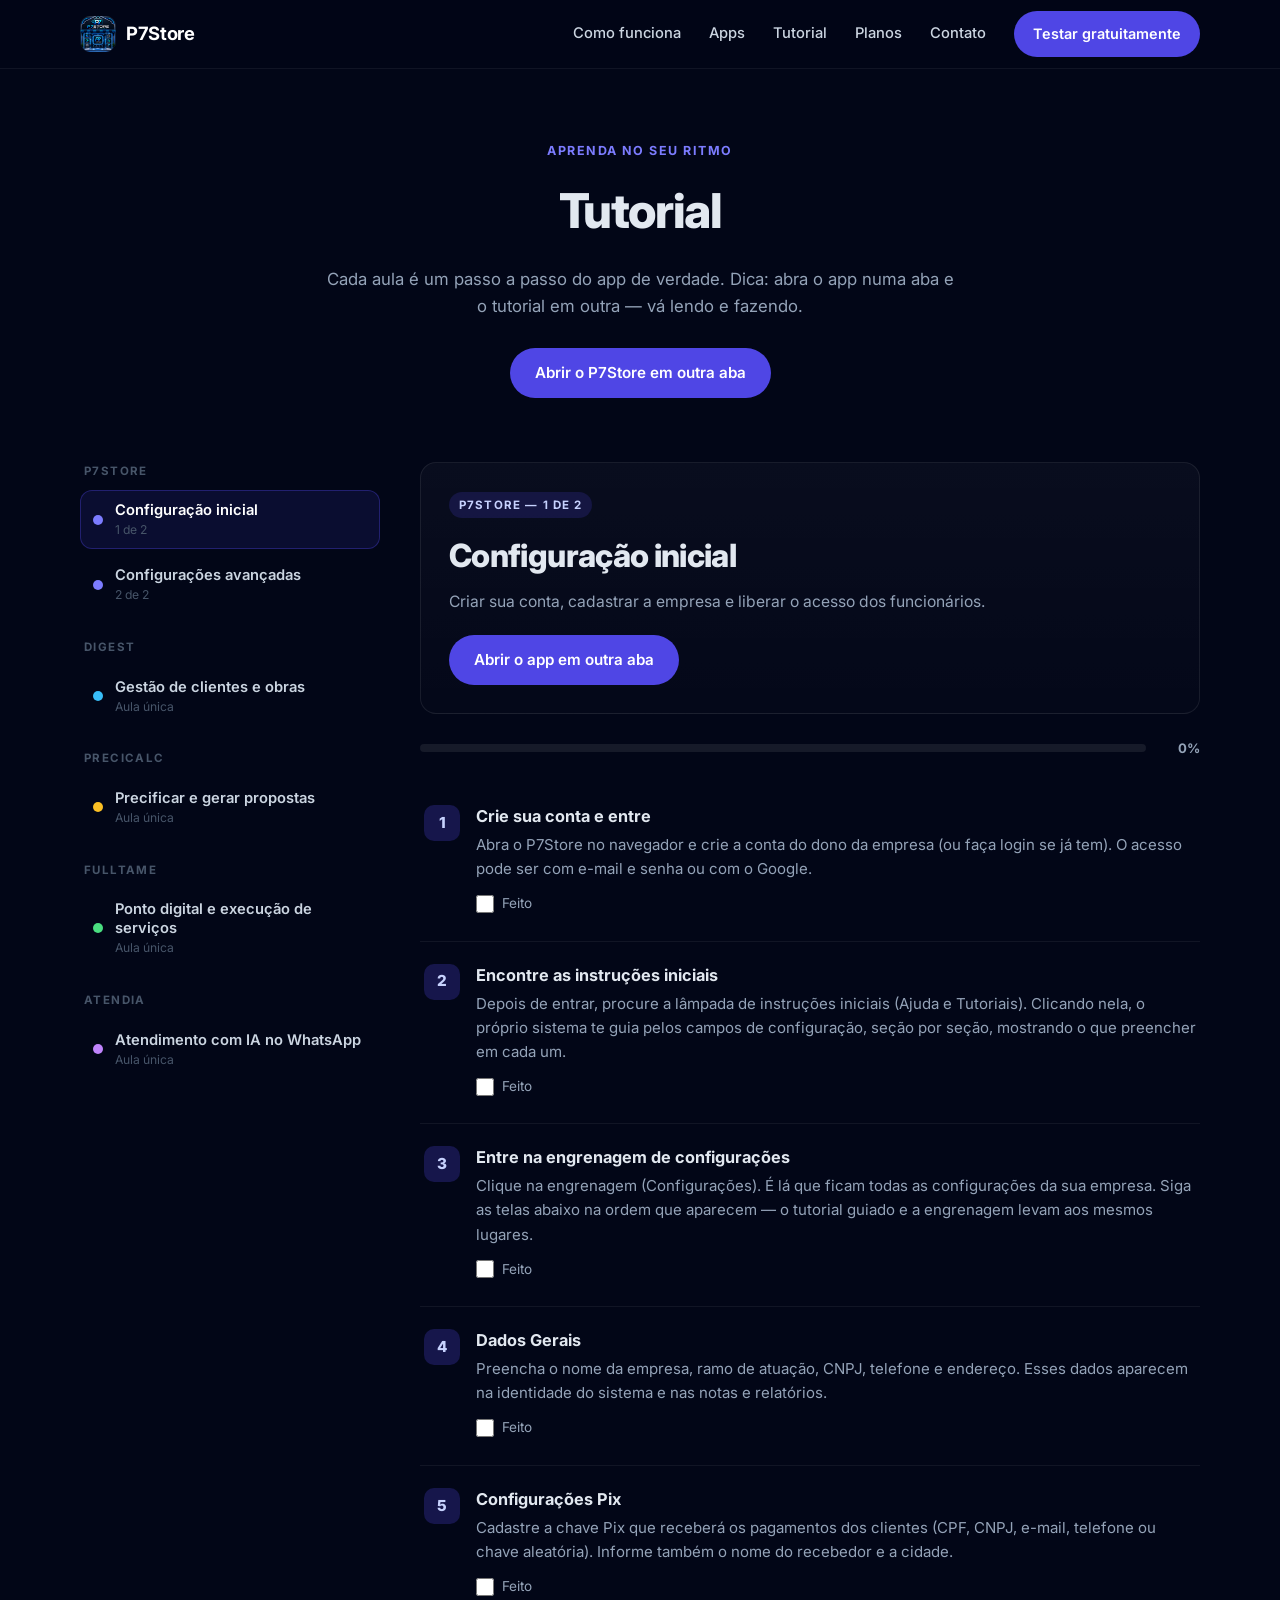
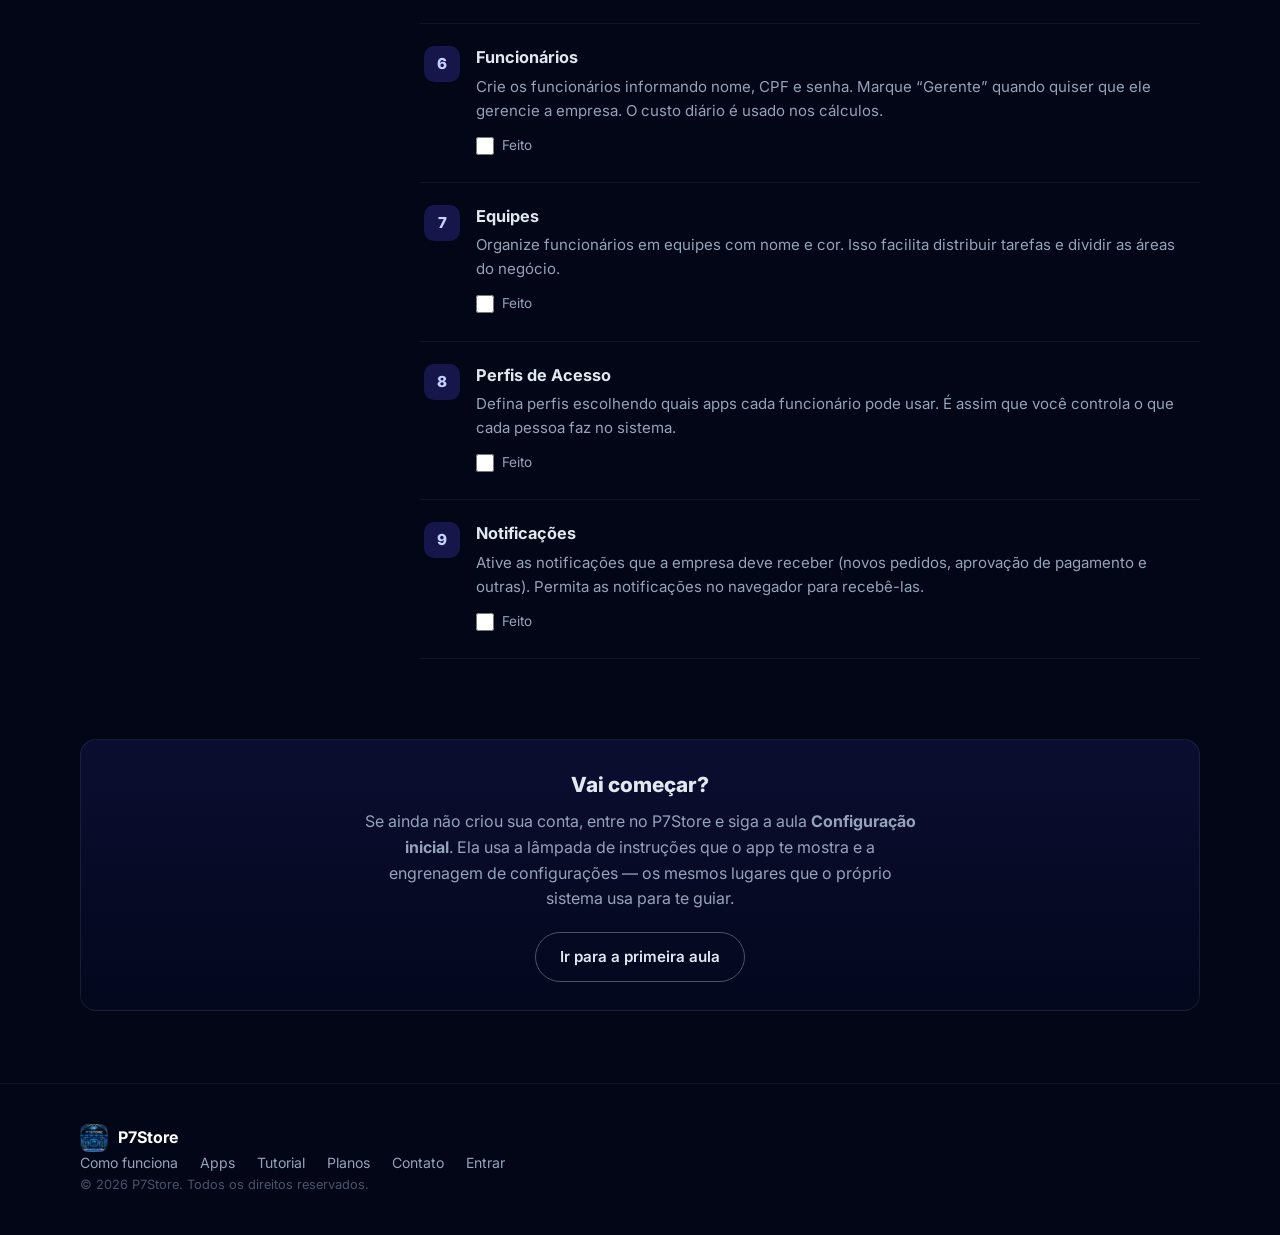
==== tutorial.html @ 72c75fc0 "Add Tutorial page with step-by-step lessons for all apps" ====
<!DOCTYPE html>
<html lang="pt-BR">
<head>
  <meta charset="UTF-8" />
  <meta name="viewport" content="width=device-width, initial-scale=1.0" />
  <title>Tutorial — P7Store</title>
  <meta name="description" content="Aprenda passo a passo a configurar o P7Store e usar o Digest, o PreciCalc, o FullTame e o AtendIA — cada aula no seu ritmo, com o app aberto ao lado." />
  <meta name="theme-color" content="#0f172a" />
  <meta property="og:title" content="Tutorial — P7Store" />
  <meta property="og:description" content="Passo a passo para configurar o P7Store e dominar o Digest, o PreciCalc, o FullTame e o AtendIA." />
  <meta property="og:type" content="website" />
  <link rel="icon" type="image/svg+xml" href="assets/favicon.svg" />
  <link rel="stylesheet" href="styles.css" />
  <link rel="preconnect" href="https://fonts.googleapis.com" />
  <link rel="preconnect" href="https://fonts.gstatic.com" crossorigin />
  <link href="https://fonts.googleapis.com/css2?family=Inter:wght@400;600;700;800&display=swap" rel="stylesheet" />
</head>
<body class="tutorial-body">
  <header class="nav">
    <div class="container nav__inner">
      <a class="brand" href="index.html">
        <img src="assets/logo.png" alt="P7Store" class="brand__logo" />
        <span class="brand__name">P7Store</span>
      </a>
      <button class="nav__toggle" aria-label="Abrir menu" aria-expanded="false" aria-controls="nav-menu" id="nav-toggle">
        <span></span><span></span><span></span>
      </button>
      <nav id="nav-menu" class="nav__menu" aria-label="Menu principal">
        <a href="index.html#sobre">Como funciona</a>
        <a href="index.html#apps">Apps</a>
        <a href="tutorial.html">Tutorial</a>
        <a href="index.html#planos">Planos</a>
        <a href="index.html#contato">Contato</a>
        <a class="btn btn--primary btn--sm" href="https://p7store.vercel.app/auth">Testar gratuitamente</a>
      </nav>
    </div>
  </header>

  <main>
    <section class="container tutorial-hero">
      <p class="tutorial-hero__eyebrow">Aprenda no seu ritmo</p>
      <h1>Tutorial</h1>
      <p class="tutorial-hero__lead">
        Cada aula é um passo a passo do app de verdade. Dica: abra o app numa aba
        e o tutorial em outra — vá lendo e fazendo.
      </p>
      <p class="tutorial-hero__cta">
        <a class="btn btn--primary" href="https://p7store.vercel.app/auth" target="_blank" rel="noopener">Abrir o P7Store em outra aba</a>
      </p>
    </section>

    <section class="container tutorial-app">
      <div class="tutorial-app__layout">
        <aside class="tutorial-app__sidebar">
          <div class="tutorial-app__groups" id="tutorial-groups"></div>
        </aside>
        <article class="tutorial-app__content" id="tutorial-content"></article>
      </div>
    </section>

    <section class="container tutorial-tip">
      <div class="tutorial-tip__card">
        <h2>Vai começar?</h2>
        <p>
          Se ainda não criou sua conta, entre no P7Store e siga a aula
          <strong>Configuração inicial</strong>. Ela usa a lâmpada de instruções que o
          app te mostra e a engrenagem de configurações — os mesmos lugares que o
          próprio sistema usa para te guiar.
        </p>
        <a class="btn btn--outline" href="tutorial.html#p7store-basico">Ir para a primeira aula</a>
      </div>
    </section>
  </main>

  <footer class="footer">
    <div class="container">
      <div class="footer__brand">
        <img src="assets/logo.png" alt="P7Store" class="footer__logo" />
        <span>P7Store</span>
      </div>
      <nav class="footer__nav" aria-label="Rodapé">
        <a href="index.html#sobre">Como funciona</a>
        <a href="index.html#apps">Apps</a>
        <a href="tutorial.html">Tutorial</a>
        <a href="index.html#planos">Planos</a>
        <a href="index.html#contato">Contato</a>
        <a href="https://p7store.vercel.app/auth">Entrar</a>
      </nav>
      <p class="footer__note">© <span id="year">2026</span> P7Store. Todos os direitos reservados.</p>
    </div>
  </footer>

  <script src="tutorials.js"></script>
  <script src="tutorial.js"></script>
</body>
</html>
---- styles.css ----
:root {
  --primary: #4f46e5;
  --primary-dark: #4338ca;
  --primary-soft: #7c7cff;
  --slate-950: #020617;
  --slate-900: #0f172a;
  --slate-800: #1e293b;
  --slate-700: #334155;
  --slate-600: #475569;
  --slate-400: #94a3b8;
  --slate-300: #cbd5e1;
  --slate-200: #e2e8f0;
  --slate-100: #f1f5f9;
  --white: #ffffff;
  --radius: 16px;
  --shadow: 0 20px 50px -20px rgba(2, 6, 23, 0.5);
  --shadow-sm: 0 8px 24px -12px rgba(2, 6, 23, 0.4);
  --transition: 180ms ease;
}

* {
  box-sizing: border-box;
  margin: 0;
  padding: 0;
}

html {
  scroll-behavior: smooth;
}

body {
  font-family: "Inter", system-ui, -apple-system, "Segoe UI", sans-serif;
  background: var(--slate-950);
  color: var(--slate-200);
  line-height: 1.6;
  -webkit-font-smoothing: antialiased;
}

.container {
  width: min(1120px, 92%);
  margin-inline: auto;
}

.container--narrow {
  width: min(680px, 92%);
}

img {
  max-width: 100%;
  display: block;
}

a {
  color: inherit;
  text-decoration: none;
}

.skip-link {
  position: absolute;
  left: -999px;
  top: 0;
  background: var(--primary);
  color: var(--white);
  padding: 10px 16px;
  z-index: 100;
  border-radius: 0 0 8px 0;
}

.skip-link:focus {
  left: 0;
}

/* ---------- Botões ---------- */
.btn {
  display: inline-flex;
  align-items: center;
  justify-content: center;
  gap: 8px;
  font-weight: 600;
  font-size: 0.95rem;
  padding: 12px 24px;
  border-radius: 999px;
  border: 1px solid transparent;
  cursor: pointer;
  transition: background var(--transition), color var(--transition), border-color var(--transition), transform var(--transition);
}

.btn:active {
  transform: scale(0.98);
}

.btn--primary {
  background: var(--primary);
  color: var(--white);
}

.btn--primary:hover {
  background: var(--primary-dark);
}

.btn--outline {
  background: transparent;
  color: var(--slate-200);
  border-color: var(--slate-600);
}

.btn--outline:hover {
  border-color: var(--primary);
  color: var(--white);
}

.btn--ghost {
  background: transparent;
  color: var(--slate-300);
  border-color: rgba(255, 255, 255, 0.15);
}

.btn--ghost:hover {
  border-color: var(--slate-400);
  color: var(--white);
}

.btn--sm {
  padding: 10px 18px;
  font-size: 0.9rem;
}

.btn--lg {
  padding: 14px 30px;
  font-size: 1rem;
}

/* ---------- Header ---------- */
.nav {
  position: sticky;
  top: 0;
  z-index: 50;
  background: rgba(2, 6, 23, 0.85);
  backdrop-filter: blur(12px);
  -webkit-backdrop-filter: blur(12px);
  border-bottom: 1px solid rgba(255, 255, 255, 0.06);
}

.nav__inner {
  display: flex;
  align-items: center;
  justify-content: space-between;
  height: 68px;
}

.brand {
  display: flex;
  align-items: center;
  gap: 10px;
}

.brand__logo {
  width: 36px;
  height: 36px;
  border-radius: 10px;
}

.brand__name {
  font-weight: 700;
  font-size: 1.15rem;
  color: var(--white);
  letter-spacing: -0.02em;
}

.nav__menu {
  display: flex;
  align-items: center;
  gap: 28px;
}

.nav__menu a:not(.btn) {
  font-size: 0.92rem;
  font-weight: 500;
  color: var(--slate-300);
  transition: color var(--transition);
}

.nav__menu a:not(.btn):hover {
  color: var(--white);
}

.nav__toggle {
  display: none;
  flex-direction: column;
  gap: 5px;
  background: none;
  border: 0;
  padding: 8px;
  cursor: pointer;
}

.nav__toggle span {
  width: 22px;
  height: 2px;
  background: var(--slate-200);
  border-radius: 2px;
  transition: transform var(--transition), opacity var(--transition);
}

/* ---------- Hero ---------- */
.hero {
  padding: 96px 0 80px;
  background: radial-gradient(ellipse 80% 60% at 70% -10%, rgba(79, 70, 229, 0.45), transparent 70%),
    radial-gradient(ellipse 50% 40% at 10% 20%, rgba(124, 124, 255, 0.18), transparent 70%),
    var(--slate-950);
}

.hero__inner {
  display: grid;
  grid-template-columns: 1.15fr 0.85fr;
  gap: 56px;
  align-items: center;
}

.hero__eyebrow {
  display: inline-block;
  font-size: 0.8rem;
  font-weight: 600;
  letter-spacing: 0.08em;
  text-transform: uppercase;
  color: var(--primary-soft);
  background: rgba(79, 70, 229, 0.12);
  border: 1px solid rgba(124, 124, 255, 0.25);
  padding: 6px 14px;
  border-radius: 999px;
  margin-bottom: 22px;
}

.hero h1 {
  font-size: clamp(2.2rem, 5vw, 3.4rem);
  font-weight: 800;
  line-height: 1.1;
  letter-spacing: -0.03em;
  color: var(--white);
  margin-bottom: 20px;
}

.hero__sub {
  font-size: 1.08rem;
  color: var(--slate-400);
  max-width: 34em;
  margin-bottom: 32px;
}

.hero__actions {
  display: flex;
  flex-wrap: wrap;
  gap: 14px;
  margin-bottom: 18px;
}

.hero__note {
  font-size: 0.85rem;
  color: var(--slate-500);
}

/* Visual (logo da loja com os vários apps) */
.hero__visual {
  display: flex;
  justify-content: center;
}

.hero__store {
  width: min(440px, 100%);
  aspect-ratio: 720 / 760;
  object-fit: contain;
  border-radius: 24px;
  box-shadow: var(--shadow);
}

/* ---------- Sections ---------- */
.section {
  padding: 88px 0;
}

.section--alt {
  background: var(--slate-900);
}

.section__head {
  max-width: 680px;
  margin: 0 auto 48px;
  text-align: center;
}

.section__head h2 {
  font-size: clamp(1.7rem, 3.5vw, 2.4rem);
  font-weight: 800;
  letter-spacing: -0.02em;
  color: var(--white);
  margin-bottom: 14px;
}

.section__lede {
  color: var(--slate-400);
  font-size: 1.02rem;
}

.section__tail {
  max-width: 720px;
  margin: 40px auto 0;
  text-align: center;
  color: var(--slate-400);
  font-size: 0.98rem;
}

/* ---------- Antes x depois ---------- */
.compare {
  display: grid;
  grid-template-columns: 1fr auto 1fr;
  gap: 24px;
  align-items: center;
  margin-top: 8px;
}

.compare__col {
  background: var(--slate-900);
  border: 1px solid rgba(255, 255, 255, 0.06);
  border-radius: var(--radius);
  padding: 28px;
}

.compare__col--after {
  border-color: rgba(124, 124, 255, 0.25);
  background: linear-gradient(180deg, rgba(79, 70, 229, 0.12), var(--slate-900));
}

.compare__col h3 {
  color: var(--white);
  font-size: 1.05rem;
  font-weight: 700;
  margin-bottom: 16px;
}

.compare__col--before h3 {
  color: var(--slate-500);
}

.compare__col ul {
  list-style: none;
  display: grid;
  gap: 12px;
}

.compare__col li {
  padding-left: 22px;
  position: relative;
  font-size: 0.95rem;
  color: var(--slate-300);
}

.compare__col li::before {
  content: "";
  position: absolute;
  left: 0;
  top: 0.55em;
  width: 10px;
  height: 10px;
  border-radius: 50%;
  background: var(--slate-600);
}

.compare__col--after li::before {
  background: var(--primary);
}

.compare__arrow {
  font-size: 1.6rem;
  color: var(--primary-soft);
}

/* ---------- Cards ---------- */
.cards {
  display: grid;
  gap: 20px;
}

.cards--2 {
  grid-template-columns: 1fr 1fr;
}

.cards--grid {
  grid-template-columns: repeat(3, 1fr);
}

.card {
  background: var(--slate-900);
  border: 1px solid rgba(255, 255, 255, 0.06);
  border-radius: var(--radius);
  padding: 28px;
  transition: transform var(--transition), border-color var(--transition), box-shadow var(--transition);
}

.card:hover {
  transform: translateY(-4px);
  border-color: rgba(124, 124, 255, 0.35);
  box-shadow: var(--shadow-sm);
}

.card h3 {
  color: var(--white);
  font-size: 1.1rem;
  font-weight: 700;
  margin-bottom: 8px;
}

.card p {
  font-size: 0.93rem;
  color: var(--slate-400);
  margin-bottom: 16px;
}

.card__badge {
  width: 100%;
  aspect-ratio: 16 / 9;
  border-radius: 12px;
  overflow: hidden;
  display: flex;
  align-items: center;
  justify-content: center;
  margin-bottom: 18px;
  background: var(--slate-800);
}

.card__logo {
  width: 100%;
  height: 100%;
  object-fit: cover;
  display: block;
}

.card__icon {
  width: 46px;
  height: 46px;
  border-radius: 12px;
  display: flex;
  align-items: center;
  justify-content: center;
  margin-bottom: 18px;
}

.card__icon svg {
  width: 24px;
  height: 24px;
}

.card__icon--plus {
  color: var(--primary-soft);
  background: rgba(80, 89, 122, 0.3);
}

.card--ghost {
  border-style: dashed;
  border-color: rgba(255, 255, 255, 0.14);
}

.card--ghost:hover {
  border-color: rgba(124, 124, 255, 0.4);
}

.card--ghost .card__icon {
  background: rgba(124, 124, 255, 0.08);
  color: var(--primary-soft);
}

/* Steps (PWA) */
.steps {
  list-style: none;
  counter-reset: step;
  display: grid;
  gap: 10px;
  padding-left: 0;
}

.steps li {
  counter-increment: step;
  position: relative;
  padding-left: 36px;
  font-size: 0.9rem;
  color: var(--slate-400);
}

.steps li::before {
  content: counter(step);
  position: absolute;
  left: 0;
  top: 0;
  width: 24px;
  height: 24px;
  border-radius: 50%;
  background: rgba(79, 70, 229, 0.15);
  color: var(--primary-soft);
  font-size: 0.75rem;
  font-weight: 700;
  display: flex;
  align-items: center;
  justify-content: center;
}

.steps strong {
  color: var(--slate-200);
  font-weight: 600;
}

/* ---------- Planos ---------- */
.plans {
  display: grid;
  grid-template-columns: repeat(3, 1fr);
  gap: 20px;
  align-items: stretch;
}

.plan {
  background: var(--slate-950);
  border: 1px solid rgba(255, 255, 255, 0.06);
  border-radius: var(--radius);
  padding: 32px 28px;
  display: flex;
  flex-direction: column;
  align-items: flex-start;
  position: relative;
}

.plan--featured {
  border-color: rgba(124, 124, 255, 0.5);
  background: linear-gradient(180deg, rgba(79, 70, 229, 0.14), var(--slate-950));
}

.plan__badge {
  position: absolute;
  top: -12px;
  left: 24px;
  background: var(--primary);
  color: var(--white);
  font-size: 0.7rem;
  font-weight: 700;
  letter-spacing: 0.04em;
  text-transform: uppercase;
  padding: 4px 12px;
  border-radius: 999px;
}

.plan__name {
  color: var(--slate-300);
  font-size: 0.9rem;
  font-weight: 600;
  text-transform: uppercase;
  letter-spacing: 0.06em;
  margin-bottom: 12px;
}

.plan__price {
  margin-bottom: 8px;
}

.plan__price strong {
  color: var(--white);
  font-size: 2rem;
  font-weight: 800;
  letter-spacing: -0.02em;
}

.plan__price span {
  color: var(--slate-500);
  font-size: 0.9rem;
}

.plan__meta {
  color: var(--slate-400);
  font-size: 0.86rem;
  margin-bottom: 24px;
}

.plan .btn {
  margin-top: auto;
}

/* ---------- Formulário ---------- */
.form {
  display: grid;
  gap: 18px;
  background: var(--slate-900);
  border: 1px solid rgba(255, 255, 255, 0.06);
  border-radius: var(--radius);
  padding: 32px;
}

.field {
  display: grid;
  gap: 8px;
  font-size: 0.9rem;
  font-weight: 500;
  color: var(--slate-300);
}

.field input,
.field textarea {
  font-family: inherit;
  font-size: 0.95rem;
  color: var(--white);
  background: var(--slate-950);
  border: 1px solid var(--slate-700);
  border-radius: 12px;
  padding: 12px 14px;
  transition: border-color var(--transition);
}

.field input:focus,
.field textarea:focus {
  outline: none;
  border-color: var(--primary);
}

.field textarea {
  resize: vertical;
  min-height: 120px;
}

.form__submit {
  justify-self: start;
}

.form__status {
  font-size: 0.9rem;
  color: var(--slate-400);
  min-height: 1.2em;
}

.form__status--error {
  color: #f87171;
}

.form__status--ok {
  color: #4ade80;
}

/* ---------- Footer ---------- */
.footer {
  border-top: 1px solid rgba(255, 255, 255, 0.06);
  padding: 40px 0;
}

.footer__inner {
  display: flex;
  flex-wrap: wrap;
  align-items: center;
  justify-content: space-between;
  gap: 20px;
}

.footer__brand {
  display: flex;
  align-items: center;
  gap: 10px;
  font-weight: 700;
  color: var(--white);
}

.footer__logo {
  width: 28px;
  height: 28px;
  border-radius: 8px;
}

.footer__nav {
  display: flex;
  flex-wrap: wrap;
  gap: 22px;
}

.footer__nav a {
  font-size: 0.88rem;
  color: var(--slate-400);
  transition: color var(--transition);
}

.footer__nav a:hover {
  color: var(--white);
}

.footer__note {
  width: 100%;
  font-size: 0.8rem;
  color: var(--slate-600);
}

/* ---------- Responsivo ---------- */
@media (max-width: 960px) {
  .hero__inner {
    grid-template-columns: 1fr;
    gap: 40px;
  }
  .hero {
    padding: 64px 0 56px;
  }
  .cards--grid {
    grid-template-columns: repeat(2, 1fr);
  }
}

@media (max-width: 720px) {
  .nav__toggle {
    display: flex;
  }
  .nav__menu {
    position: absolute;
    top: 68px;
    left: 0;
    right: 0;
    flex-direction: column;
    align-items: stretch;
    gap: 6px;
    background: var(--slate-950);
    border-bottom: 1px solid rgba(255, 255, 255, 0.06);
    padding: 16px 4% 20px;
    transform: translateY(-8px);
    opacity: 0;
    pointer-events: none;
    transition: opacity var(--transition), transform var(--transition);
  }
  .nav__menu.is-open {
    transform: translateY(0);
    opacity: 1;
    pointer-events: auto;
  }
  .nav__menu a {
    padding: 10px 6px;
    font-size: 1rem;
  }
  .compare {
    grid-template-columns: 1fr;
  }
  .compare__arrow {
    text-align: center;
    transform: rotate(90deg);
  }
  .cards--2,
  .cards--grid,
  .plans {
    grid-template-columns: 1fr;
  }
  .plan--featured {
    order: -1;
  }
  .section {
    padding: 64px 0;
  }
  .form {
    padding: 24px 20px;
  }
  .footer__inner {
    flex-direction: column;
    align-items: flex-start;
  }
  .form__submit {
    width: 100%;
  }
}

/* ---------- Tutorial ---------- */
.tutorial-hero {
  padding: 72px 0 40px;
  text-align: center;
}
.tutorial-hero__eyebrow {
  color: var(--primary-soft);
  font-weight: 700;
  text-transform: uppercase;
  letter-spacing: 0.12em;
  font-size: 0.78rem;
  margin-bottom: 12px;
}
.tutorial-hero h1 {
  font-size: clamp(2.2rem, 5vw, 3rem);
  font-weight: 800;
  letter-spacing: -0.03em;
  margin-bottom: 16px;
}
.tutorial-hero__lead {
  max-width: 640px;
  margin-inline: auto;
  color: var(--slate-400);
  font-size: 1.05rem;
}
.tutorial-hero__cta {
  margin-top: 28px;
}

.tutorial-app {
  padding: 24px 0 72px;
}
.tutorial-app__layout {
  display: grid;
  grid-template-columns: 300px 1fr;
  gap: 40px;
  align-items: start;
}
.tutorial-app__sidebar {
  position: sticky;
  top: 92px;
}
.tutorial-studies {
  margin-bottom: 24px;
}
.tutorial-studies__label {
  font-size: 0.72rem;
  font-weight: 700;
  text-transform: uppercase;
  letter-spacing: 0.12em;
  color: var(--slate-600);
  margin-bottom: 10px;
  padding-left: 4px;
}
.tutorial-studies__item {
  display: flex;
  align-items: center;
  gap: 12px;
  padding: 10px 12px;
  border-radius: 12px;
  color: var(--slate-300);
  border: 1px solid transparent;
  transition: background var(--transition), border-color var(--transition), color var(--transition);
  margin-bottom: 6px;
}
.tutorial-studies__item:hover {
  background: rgba(255, 255, 255, 0.04);
  color: var(--white);
}
.tutorial-studies__item.is-active {
  background: rgba(79, 70, 229, 0.12);
  border-color: rgba(79, 70, 229, 0.35);
  color: var(--white);
}
.tutorial-studies__dot {
  width: 10px;
  height: 10px;
  border-radius: 50%;
  flex: none;
}
.tutorial-studies__dot--indigo { background: var(--primary-soft); }
.tutorial-studies__dot--azul   { background: #38bdf8; }
.tutorial-studies__dot--ambar  { background: #fbbf24; }
.tutorial-studies__dot--verde  { background: #4ade80; }
.tutorial-studies__dot--roxo   { background: #c084fc; }
.tutorial-studies__info {
  display: flex;
  flex-direction: column;
  line-height: 1.3;
}
.tutorial-studies__info strong {
  font-size: 0.92rem;
  font-weight: 600;
}
.tutorial-studies__info small {
  color: var(--slate-600);
  font-size: 0.76rem;
  margin-top: 2px;
}

.tutorial-lesson__header {
  padding: 28px;
  border: 1px solid rgba(255, 255, 255, 0.08);
  border-radius: var(--radius);
  background: linear-gradient(180deg, rgba(255, 255, 255, 0.03), rgba(255, 255, 255, 0.01));
}
.tutorial-lesson__eye {
  display: inline-block;
  font-size: 0.72rem;
  font-weight: 700;
  text-transform: uppercase;
  letter-spacing: 0.1em;
  padding: 4px 10px;
  border-radius: 999px;
  margin-bottom: 12px;
}
.tutorial-lesson__eye--indigo { color: #c7d2fe; background: rgba(79, 70, 229, 0.18); }
.tutorial-lesson__eye--azul   { color: #bae6fd; background: rgba(56, 189, 248, 0.15); }
.tutorial-lesson__eye--ambar  { color: #fde68a; background: rgba(251, 191, 36, 0.15); }
.tutorial-lesson__eye--verde  { color: #bbf7d0; background: rgba(74, 222, 128, 0.15); }
.tutorial-lesson__eye--roxo   { color: #e9d5ff; background: rgba(192, 132, 252, 0.15); }
.tutorial-lesson__header h2 {
  font-size: clamp(1.5rem, 3vw, 2rem);
  font-weight: 800;
  letter-spacing: -0.02em;
}
.tutorial-lesson__meta {
  color: var(--slate-400);
  margin-top: 8px;
  font-size: 0.98rem;
}
.tutorial-lesson__cta {
  margin-top: 20px;
}

.tutorial-lesson__bar-wrap {
  display: flex;
  align-items: center;
  gap: 12px;
  margin: 24px 0;
}
.tutorial-lesson__bar {
  flex: 1;
  height: 8px;
  border-radius: 999px;
  background: rgba(255, 255, 255, 0.08);
  overflow: hidden;
}
.tutorial-lesson__bar-fill {
  display: block;
  height: 100%;
  border-radius: 999px;
  transition: width 300ms ease;
}
.tutorial-lesson__bar-fill--indigo { background: var(--primary-soft); }
.tutorial-lesson__bar-fill--azul   { background: #38bdf8; }
.tutorial-lesson__bar-fill--ambar  { background: #fbbf24; }
.tutorial-lesson__bar-fill--verde  { background: #4ade80; }
.tutorial-lesson__bar-fill--roxo   { background: #c084fc; }
.tutorial-lesson__bar-label {
  font-size: 0.82rem;
  font-weight: 700;
  color: var(--slate-400);
  min-width: 42px;
  text-align: right;
}

.tutorial-lesson__steps {
  list-style: none;
  margin-top: 8px;
}
.tutorial-lesson__step {
  display: flex;
  gap: 16px;
  padding: 20px 4px;
  border-bottom: 1px solid rgba(255, 255, 255, 0.06);
  transition: opacity var(--transition);
}
.tutorial-lesson__step.is-done {
  opacity: 0.55;
}
.tutorial-lesson__num {
  width: 36px;
  height: 36px;
  border-radius: 10px;
  display: grid;
  place-items: center;
  font-weight: 800;
  font-size: 0.95rem;
  flex: none;
  margin-top: 2px;
}
.tutorial-lesson__num--indigo { color: #c7d2fe; background: rgba(79, 70, 229, 0.25); }
.tutorial-lesson__num--azul   { color: #bae6fd; background: rgba(56, 189, 248, 0.2); }
.tutorial-lesson__num--ambar  { color: #fde68a; background: rgba(251, 191, 36, 0.2); }
.tutorial-lesson__num--verde  { color: #bbf7d0; background: rgba(74, 222, 128, 0.2); }
.tutorial-lesson__num--roxo   { color: #e9d5ff; background: rgba(192, 132, 252, 0.2); }
.tutorial-lesson__body h3 {
  font-size: 1.02rem;
  font-weight: 700;
  margin-bottom: 4px;
}
.tutorial-lesson__body p {
  color: var(--slate-400);
  font-size: 0.94rem;
}
.tutorial-lesson__check {
  display: inline-flex;
  align-items: center;
  gap: 8px;
  margin-top: 12px;
  cursor: pointer;
  font-size: 0.85rem;
  color: var(--slate-400);
  user-select: none;
}
.tutorial-lesson__check input {
  width: 18px;
  height: 18px;
  accent-color: var(--primary);
  cursor: pointer;
}

.tutorial-tip {
  padding: 8px 0 72px;
}
.tutorial-tip__card {
  padding: 28px;
  border: 1px solid rgba(255, 255, 255, 0.08);
  border-radius: var(--radius);
  background: linear-gradient(180deg, rgba(79, 70, 229, 0.12), rgba(79, 70, 229, 0.03));
  text-align: center;
}
.tutorial-tip__card h2 {
  font-size: 1.3rem;
  font-weight: 800;
  margin-bottom: 8px;
}
.tutorial-tip__card p {
  color: var(--slate-400);
  max-width: 560px;
  margin-inline: auto;
  margin-bottom: 20px;
}

@media (max-width: 960px) {
  .tutorial-app__layout {
    grid-template-columns: 1fr;
    gap: 24px;
  }
  .tutorial-app__sidebar {
    position: static;
  }
  .tutorial-studies__item {
    display: inline-flex;
    margin-right: 6px;
  }
  .tutorial-studies__label {
    margin-bottom: 6px;
  }
}
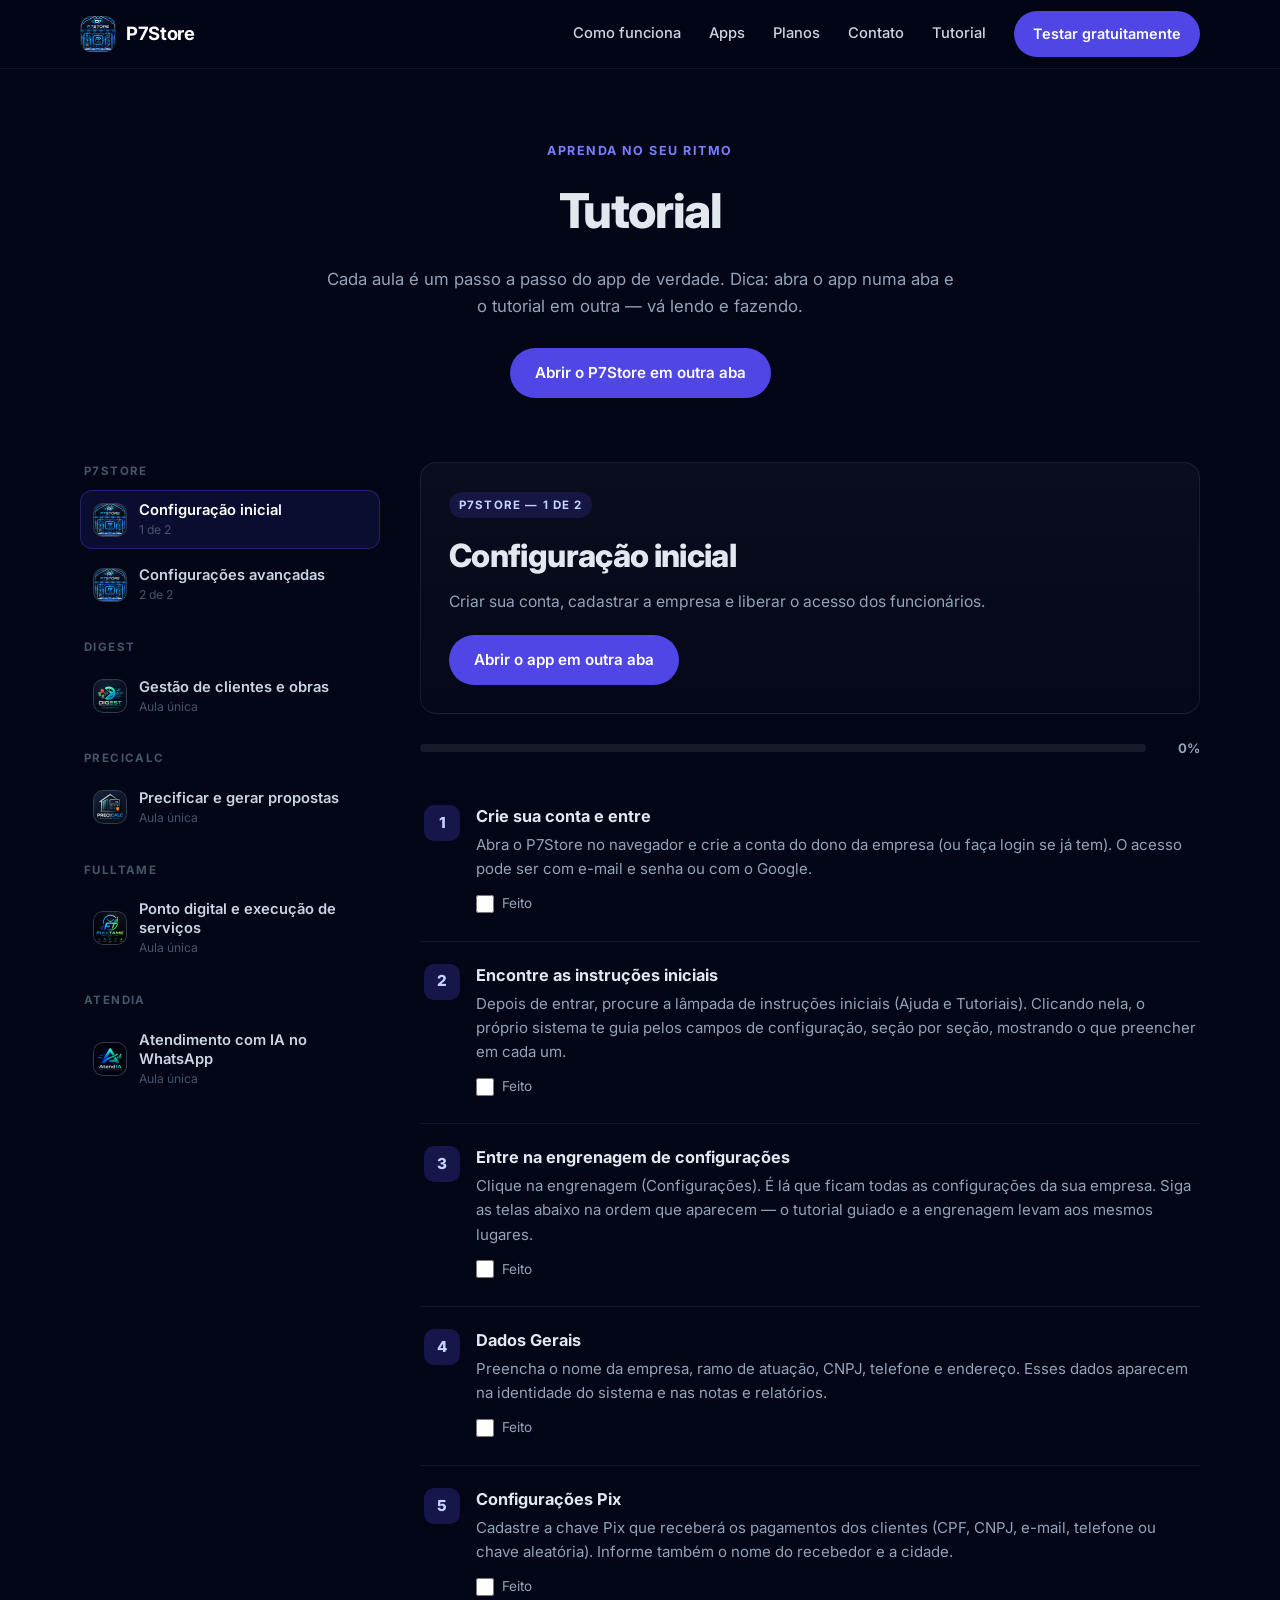
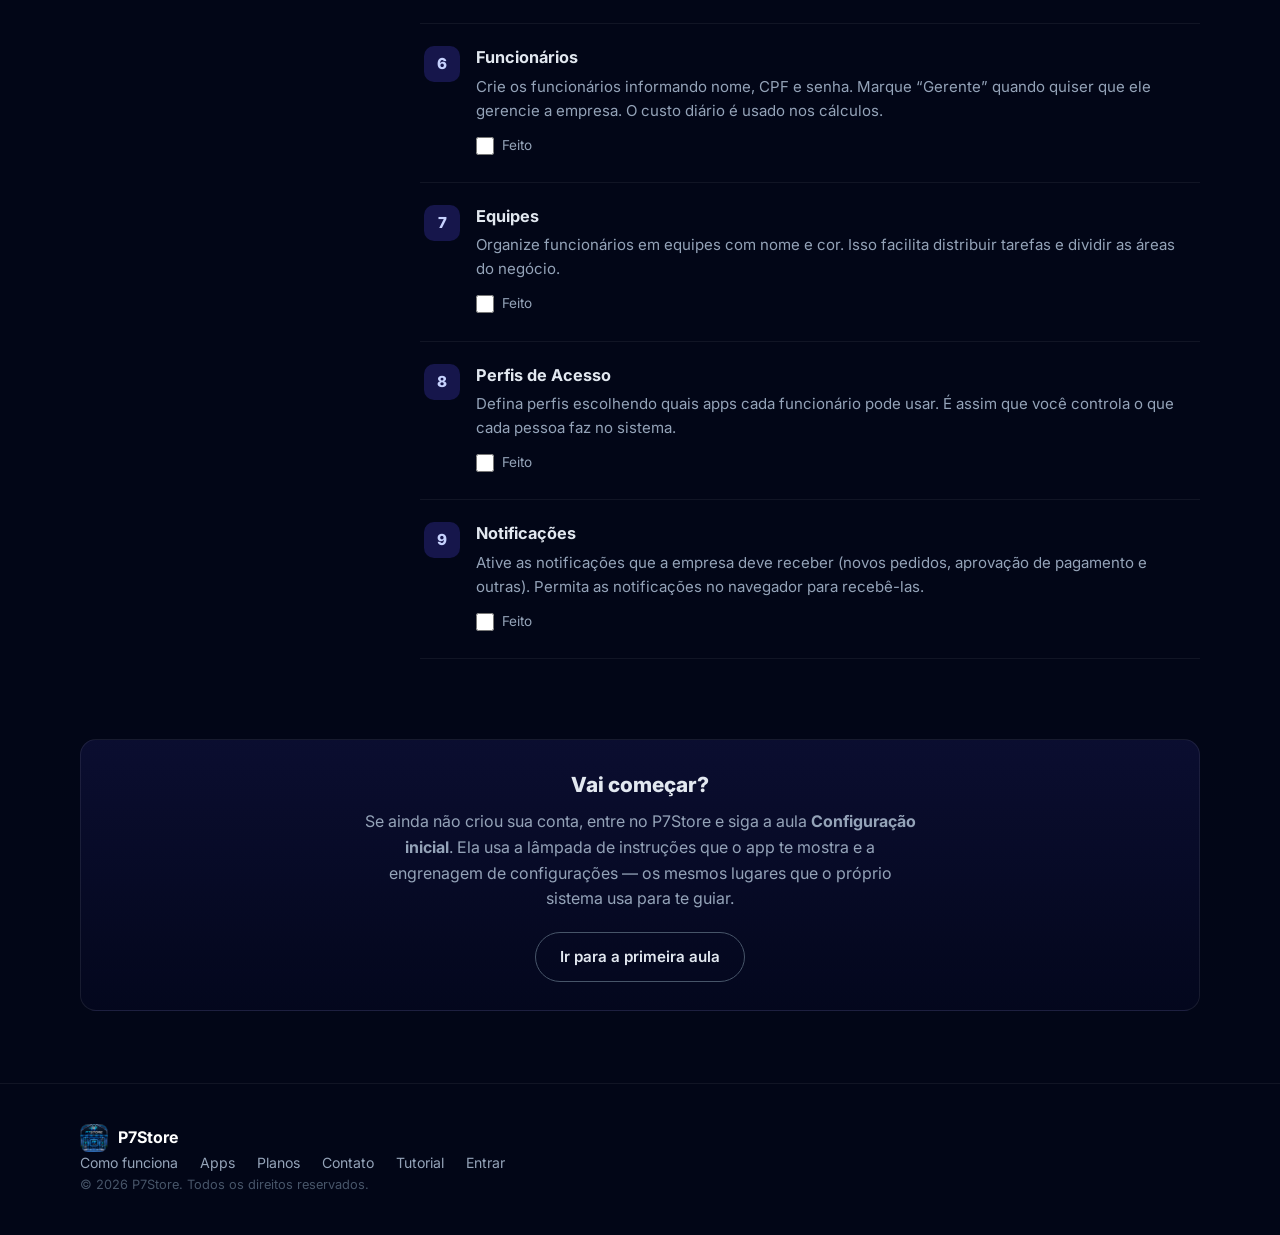
==== commit 856ce7ad: "Move Tutorial link beside Contato and add app icons in tutorial sidebar" ====
--- a/tutorial.html
+++ b/tutorial.html
@@ -28,9 +28,9 @@
       <nav id="nav-menu" class="nav__menu" aria-label="Menu principal">
         <a href="index.html#sobre">Como funciona</a>
         <a href="index.html#apps">Apps</a>
-        <a href="tutorial.html">Tutorial</a>
         <a href="index.html#planos">Planos</a>
         <a href="index.html#contato">Contato</a>
+        <a href="tutorial.html">Tutorial</a>
         <a class="btn btn--primary btn--sm" href="https://p7store.vercel.app/auth">Testar gratuitamente</a>
       </nav>
     </div>
@@ -81,9 +81,9 @@
       <nav class="footer__nav" aria-label="Rodapé">
         <a href="index.html#sobre">Como funciona</a>
         <a href="index.html#apps">Apps</a>
-        <a href="tutorial.html">Tutorial</a>
         <a href="index.html#planos">Planos</a>
         <a href="index.html#contato">Contato</a>
+        <a href="tutorial.html">Tutorial</a>
         <a href="https://p7store.vercel.app/auth">Entrar</a>
       </nav>
       <p class="footer__note">© <span id="year">2026</span> P7Store. Todos os direitos reservados.</p>
--- a/styles.css
+++ b/styles.css
@@ -836,17 +836,15 @@
   border-color: rgba(79, 70, 229, 0.35);
   color: var(--white);
 }
-.tutorial-studies__dot {
-  width: 10px;
-  height: 10px;
-  border-radius: 50%;
+.tutorial-studies__icon {
+  width: 34px;
+  height: 34px;
+  border-radius: 10px;
   flex: none;
-}
-.tutorial-studies__dot--indigo { background: var(--primary-soft); }
-.tutorial-studies__dot--azul   { background: #38bdf8; }
-.tutorial-studies__dot--ambar  { background: #fbbf24; }
-.tutorial-studies__dot--verde  { background: #4ade80; }
-.tutorial-studies__dot--roxo   { background: #c084fc; }
+  object-fit: cover;
+  background: var(--slate-800);
+  border: 1px solid rgba(255, 255, 255, 0.08);
+}
 .tutorial-studies__info {
   display: flex;
   flex-direction: column;
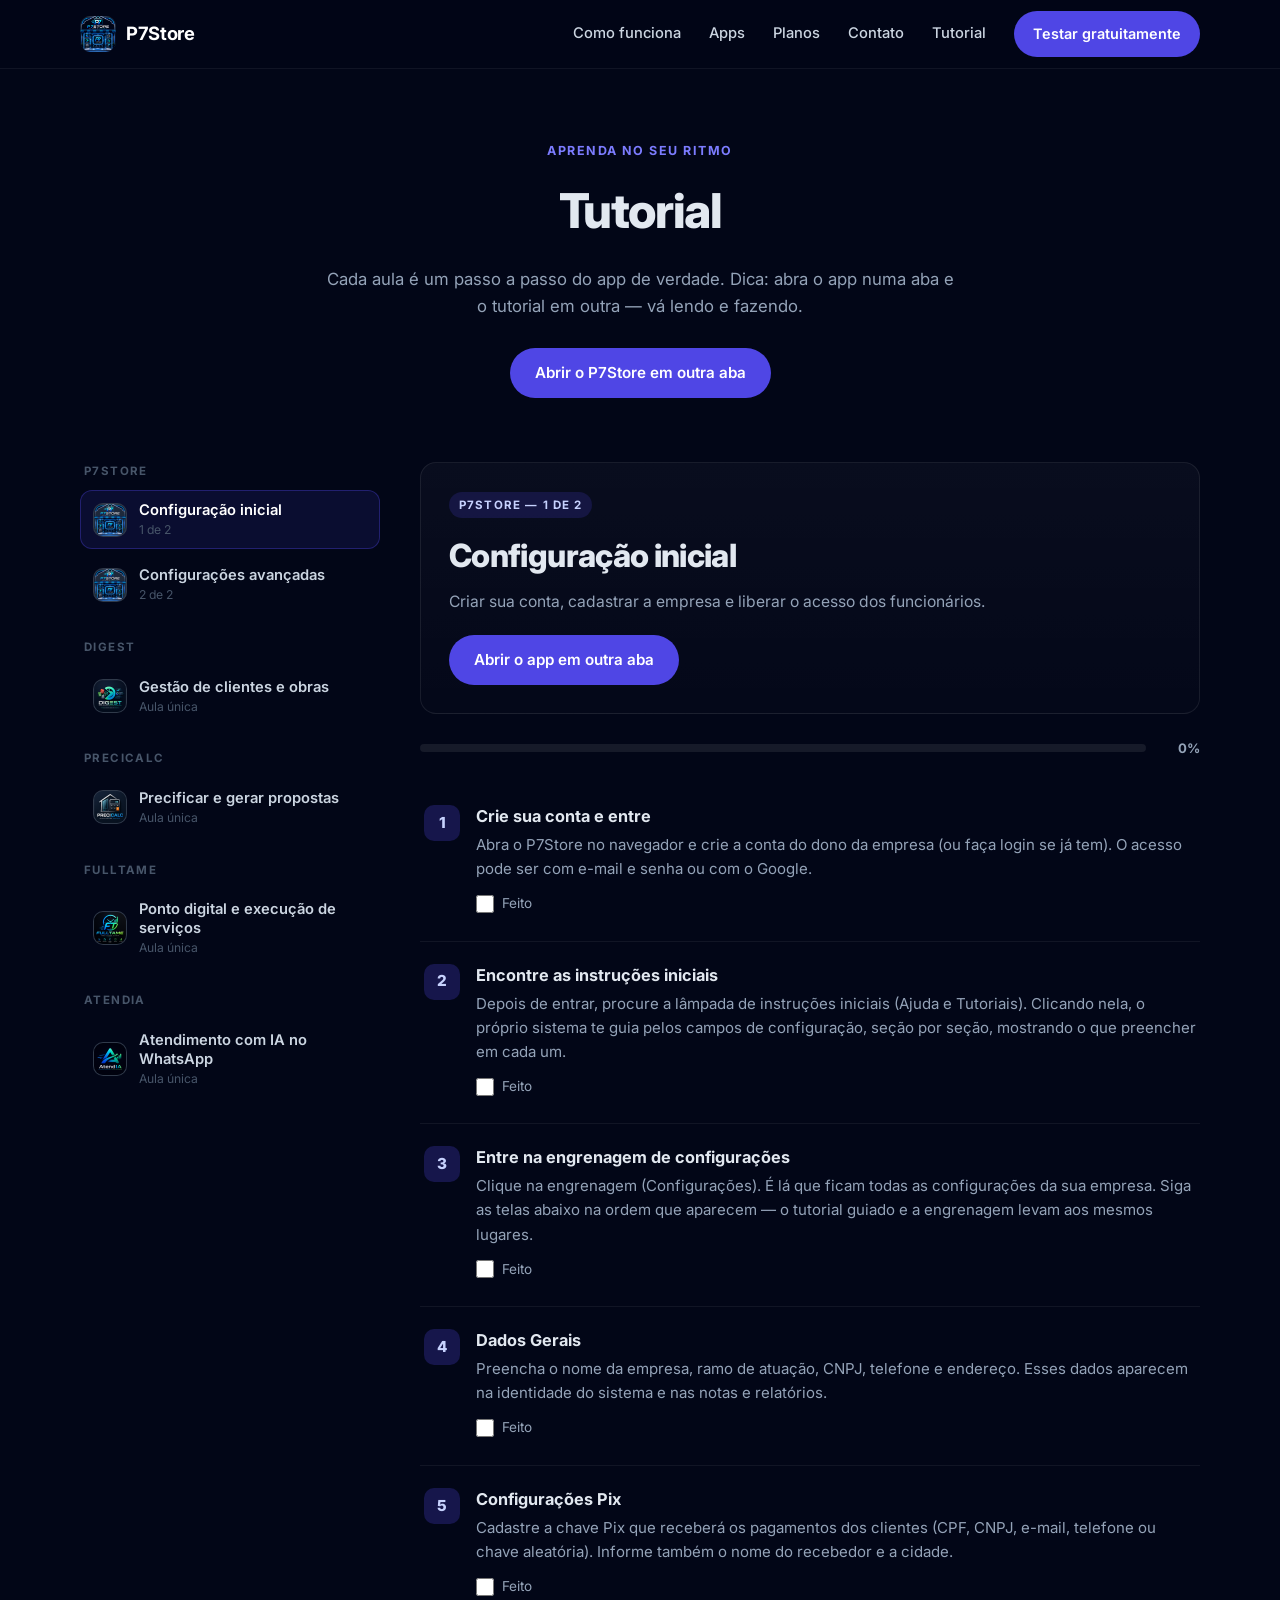
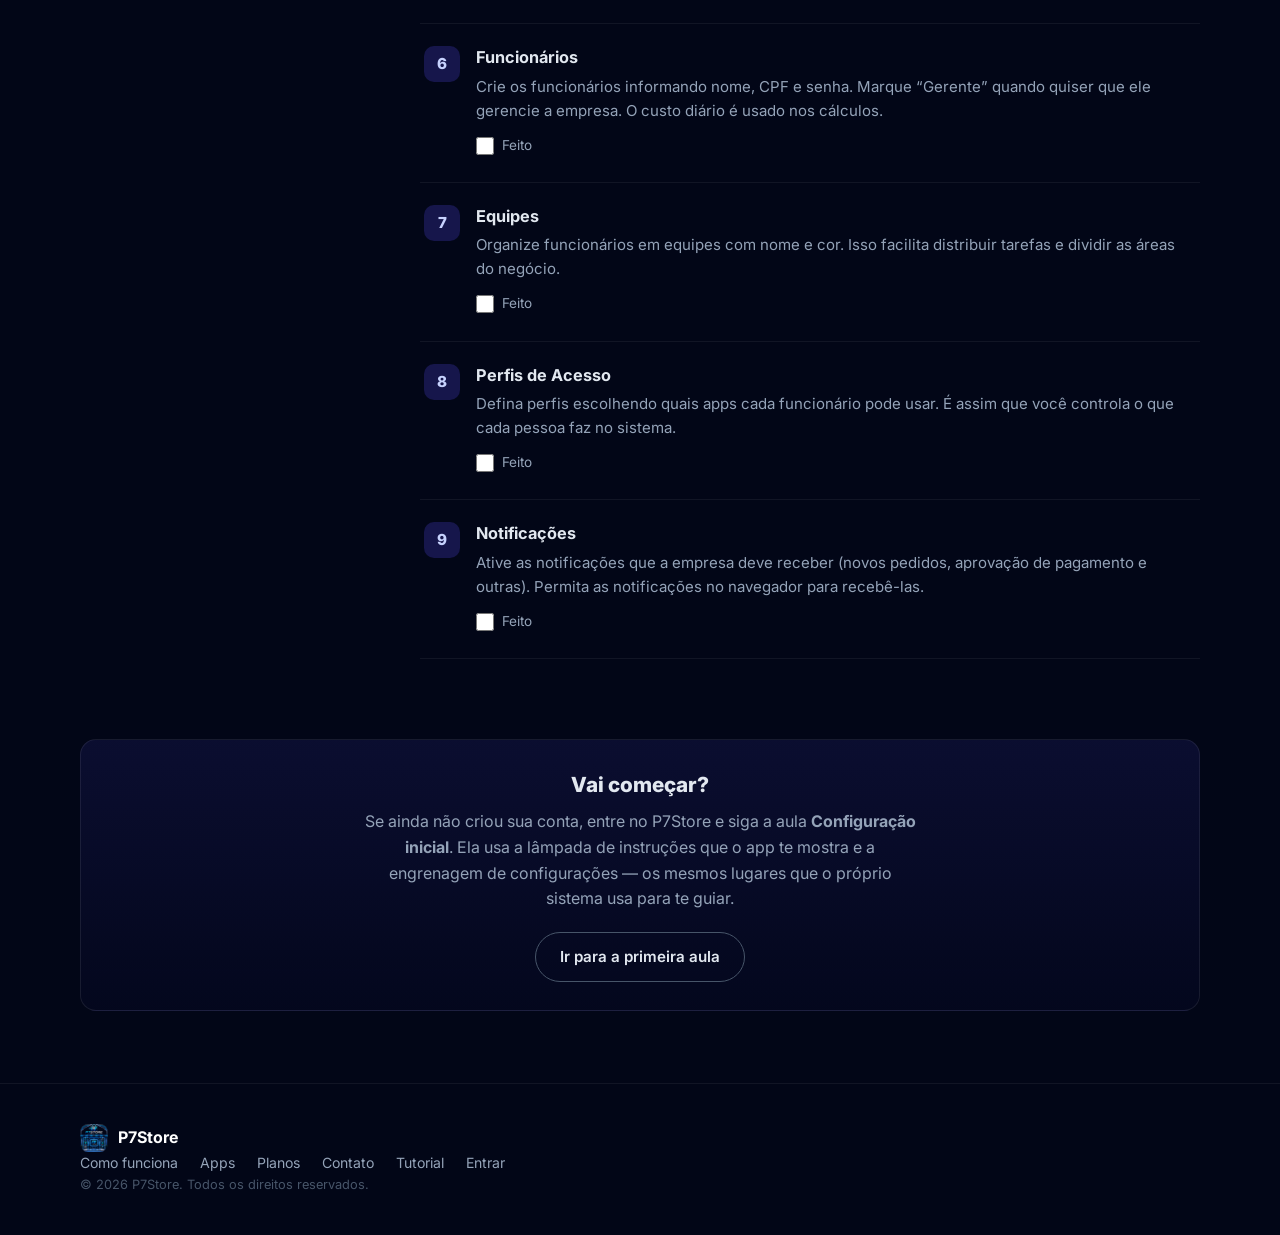
==== commit a3368a30: "Use transparent-background logo in site icon and PWA icons" ====
--- a/tutorial.html
+++ b/tutorial.html
@@ -9,7 +9,7 @@
   <meta property="og:title" content="Tutorial — P7Store" />
   <meta property="og:description" content="Passo a passo para configurar o P7Store e dominar o Digest, o PreciCalc, o FullTame e o AtendIA." />
   <meta property="og:type" content="website" />
-  <link rel="icon" type="image/svg+xml" href="assets/favicon.svg" />
+  <link rel="icon" type="image/png" href="assets/favicon.png" />
   <link rel="stylesheet" href="styles.css" />
   <link rel="preconnect" href="https://fonts.googleapis.com" />
   <link rel="preconnect" href="https://fonts.gstatic.com" crossorigin />
